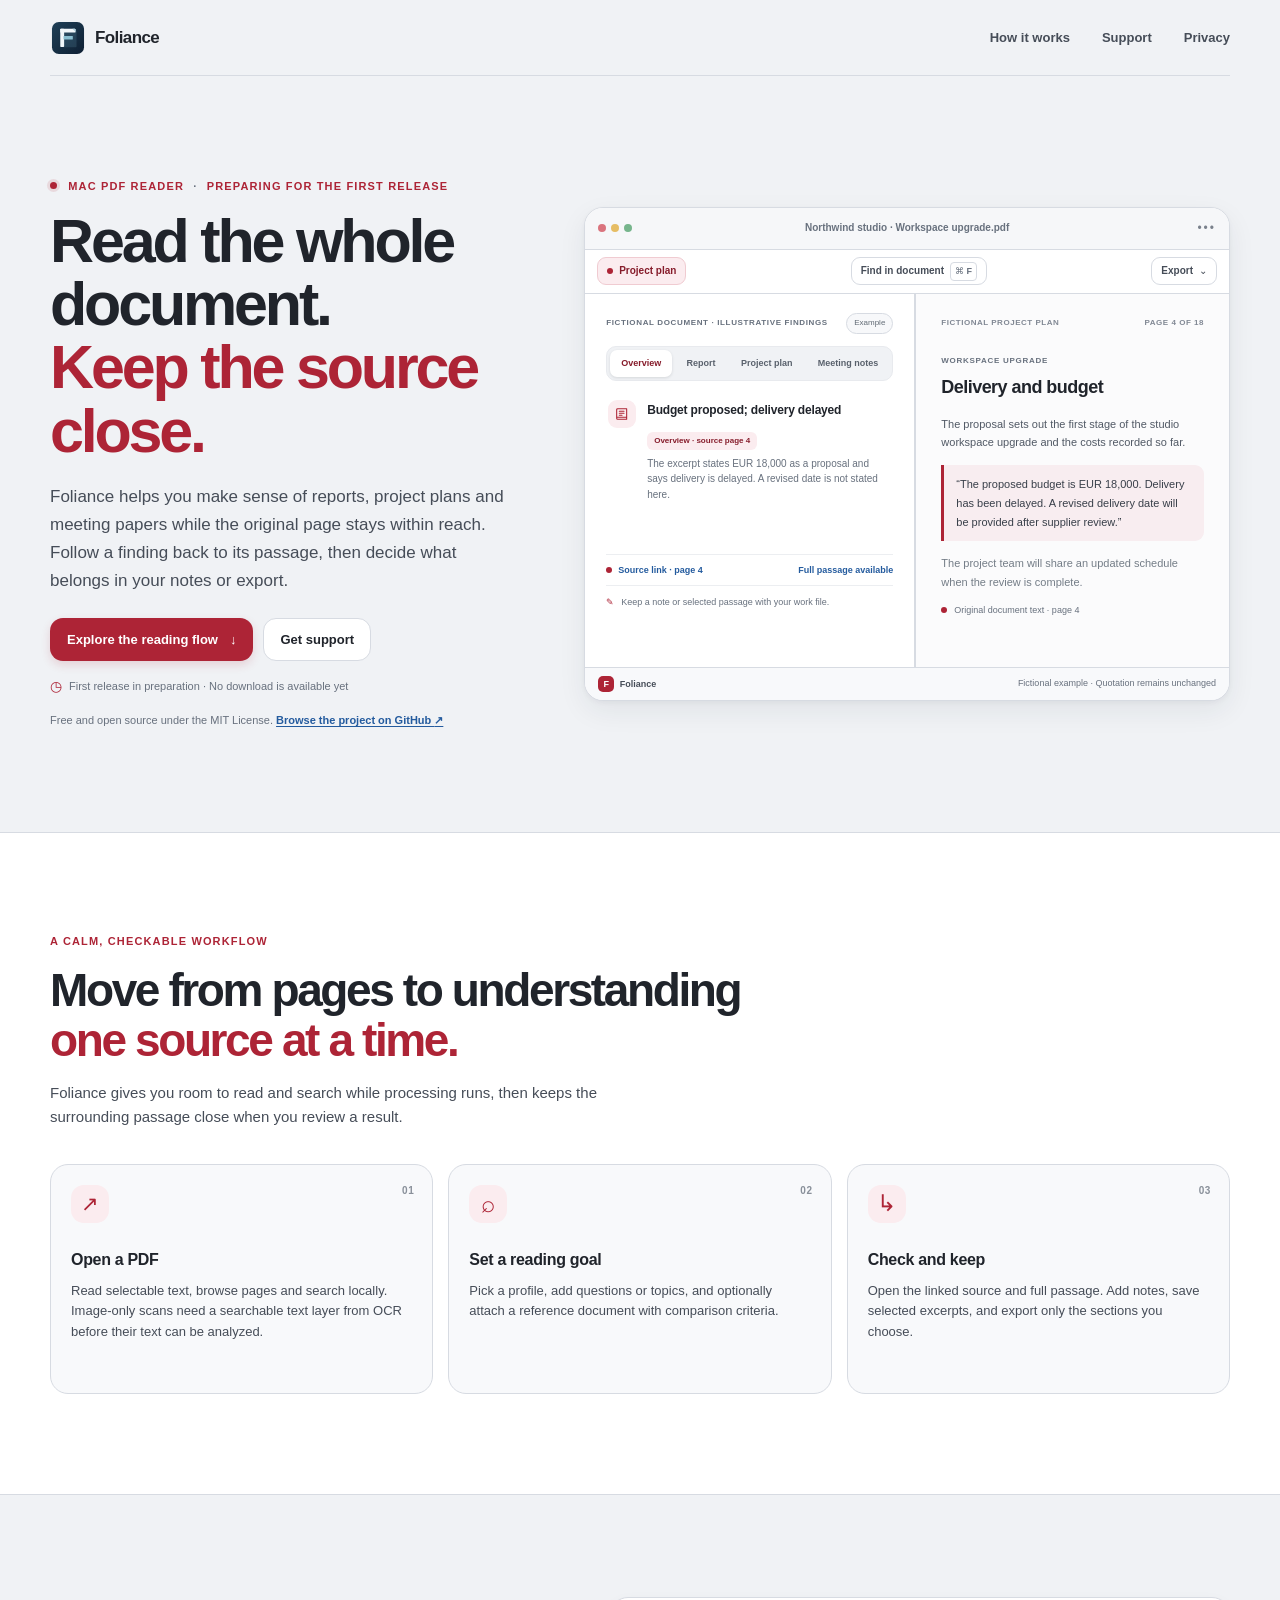
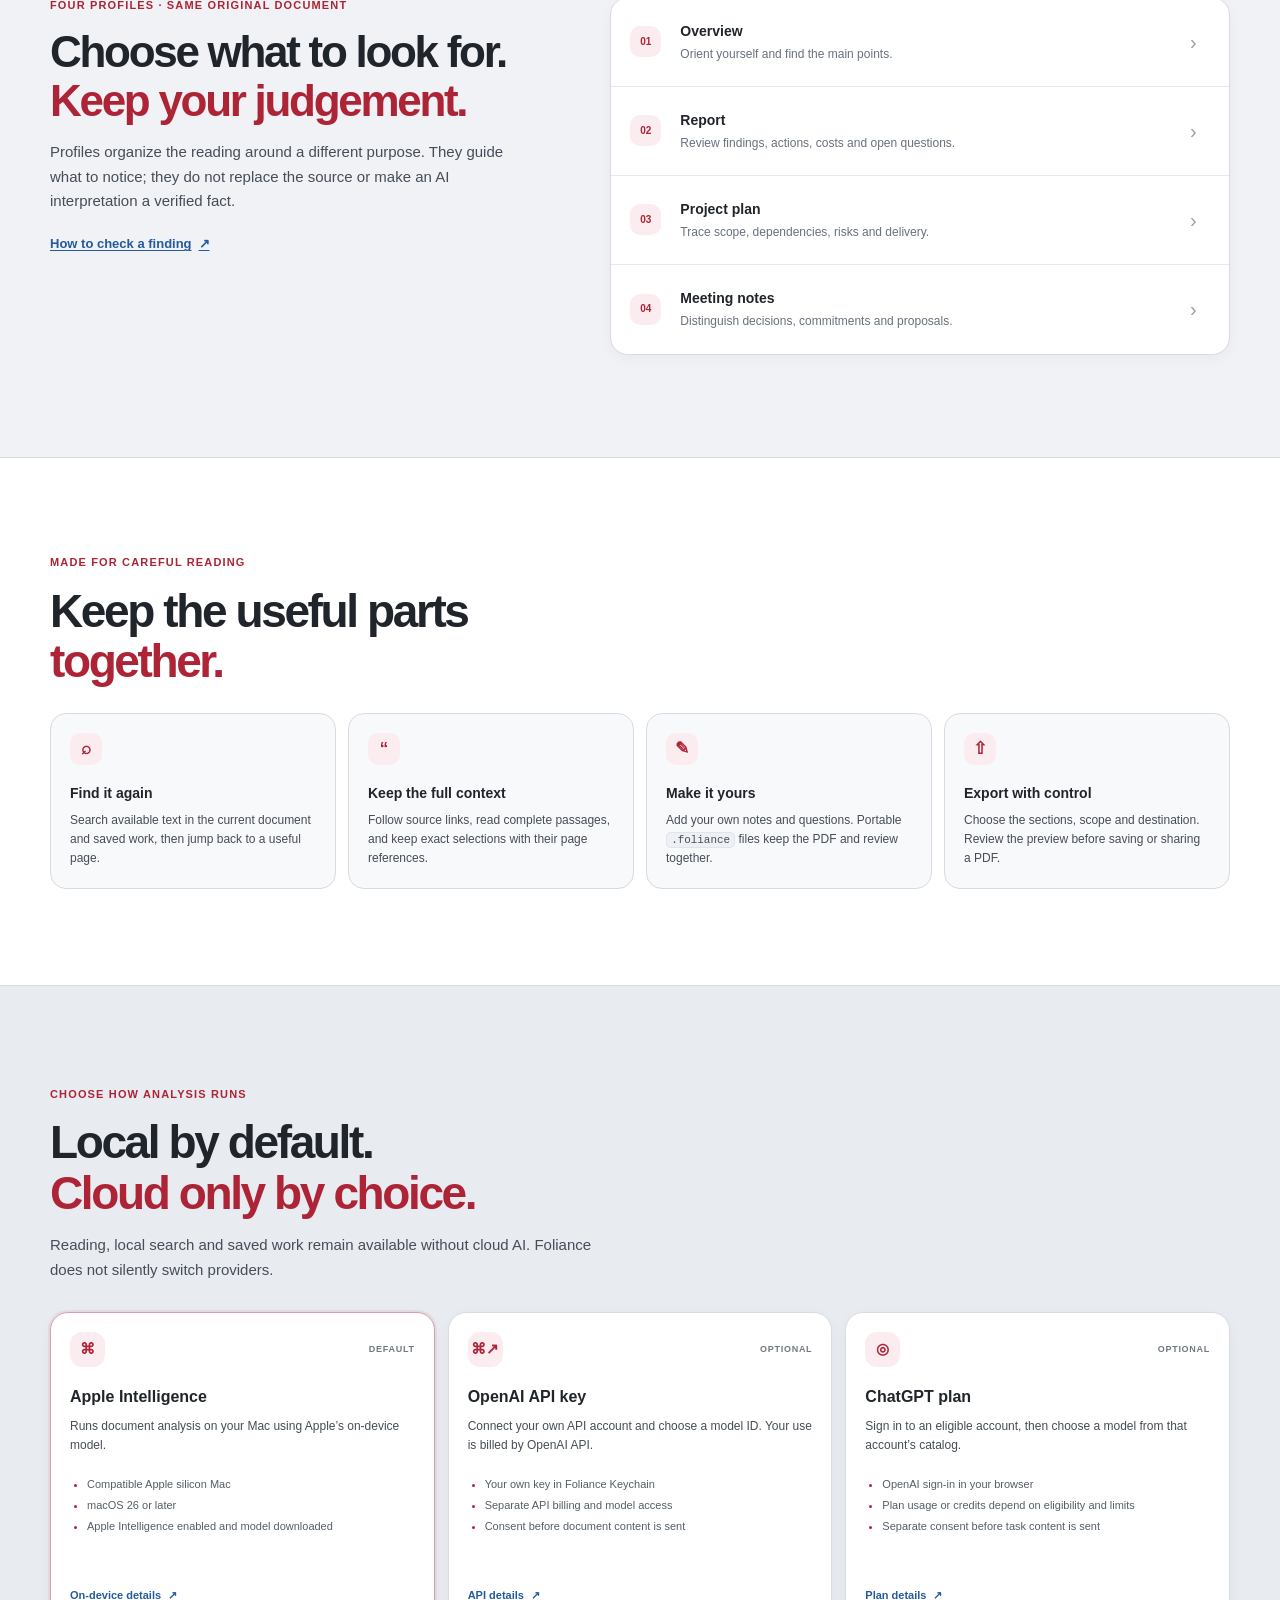
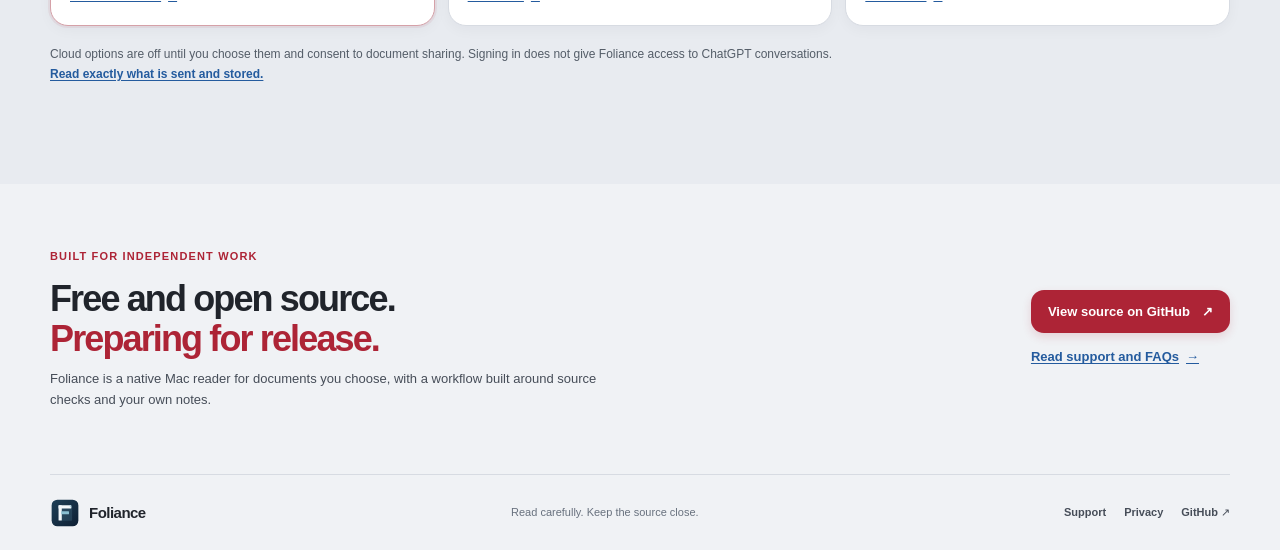
==== App/SupportSite/index.html @ a68e5f43 "Publish approved audited Foliance app source under MIT" ====
<!doctype html>
<html lang="en">
<head>
  <meta charset="utf-8">
  <meta name="viewport" content="width=device-width, initial-scale=1">
  <meta name="color-scheme" content="light">
  <meta name="theme-color" content="#f0f2f5">
  <meta name="description" content="Foliance is a Mac PDF reader for source-linked summaries, useful reading profiles, notes, local search, and export.">
  <title>Foliance — Read with the source in reach</title>
  <link rel="icon" type="image/svg+xml" href="assets/foliance.svg?v=2">
  <link rel="stylesheet" href="style.css">
  <script type="module" src="site.js"></script>
</head>
<body>
  <a class="skip-link" href="#main">Skip to content</a>
  <header class="site-header wrap">
    <a class="brand" href="index.html" aria-label="Foliance home"><img src="assets/foliance.svg?v=2" width="36" height="36" alt=""><span>Foliance</span></a>
    <nav class="site-nav" aria-label="Main navigation"><a href="#reader">How it works</a><a href="support.html">Support</a><a href="privacy.html">Privacy</a></nav>
  </header>

  <main id="main">
    <section class="hero wrap" aria-labelledby="hero-title">
      <div class="hero-copy reveal">
        <p class="eyebrow"><span class="status-dot" aria-hidden="true"></span> Mac PDF reader <span class="eyebrow-divider">·</span> Preparing for the first release</p>
        <h1 id="hero-title">Read the whole document.<br><span>Keep the source close.</span></h1>
        <p class="hero-lede">Foliance helps you make sense of reports, project plans and meeting papers while the original page stays within reach. Follow a finding back to its passage, then decide what belongs in your notes or export.</p>
        <div class="hero-actions"><a class="button button-primary" href="#reader">Explore the reading flow <span aria-hidden="true">↓</span></a><a class="button button-secondary" href="support.html">Get support</a></div>
        <p class="release-note"><span aria-hidden="true">◷</span> First release in preparation · No download is available yet</p>
        <p class="opensource-note">Free and open source under the MIT License. <a href="https://github.com/SyntheticDiz/Foliance">Browse the project on GitHub <span aria-hidden="true">↗</span></a></p>
      </div>

      <div class="workbench-shell reveal" role="group" aria-label="Illustrative Foliance reading view using a fictional document">
        <div class="window-bar"><span class="window-dots" aria-hidden="true"><i></i><i></i><i></i></span><span class="window-title">Northwind studio · Workspace upgrade.pdf</span><span class="window-menu" aria-hidden="true">•••</span></div>
        <div class="workbench-toolbar"><span class="toolbar-chip"><span class="chip-dot"></span> Project plan</span><span class="toolbar-control">Find in document <kbd>⌘ F</kbd></span><span class="toolbar-control">Export <span aria-hidden="true">⌄</span></span></div>
        <div class="mock-columns">
          <section class="mock-review" aria-labelledby="profile-title">
            <div class="review-top"><span class="review-label">FICTIONAL DOCUMENT · ILLUSTRATIVE FINDINGS</span><span class="example-badge">Example</span></div>
            <div class="profile-tabs" role="tablist" aria-label="Explore reading profiles">
              <button id="tab-overview" type="button" role="tab" aria-selected="true" aria-controls="profile-panel" tabindex="0" data-profile="overview">Overview</button>
              <button id="tab-report" type="button" role="tab" aria-selected="false" aria-controls="profile-panel" tabindex="-1" data-profile="report">Report</button>
              <button id="tab-project" type="button" role="tab" aria-selected="false" aria-controls="profile-panel" tabindex="-1" data-profile="project">Project plan</button>
              <button id="tab-meeting" type="button" role="tab" aria-selected="false" aria-controls="profile-panel" tabindex="-1" data-profile="meeting">Meeting notes</button>
            </div>
            <div class="profile-panel" id="profile-panel" role="tabpanel" aria-labelledby="tab-overview" tabindex="0">
              <span class="panel-icon" aria-hidden="true"><svg viewBox="0 0 24 24"><path d="M4 5.5A1.5 1.5 0 0 1 5.5 4H19v16H5.5A1.5 1.5 0 0 1 4 18.5zM4 17h15M8 8h7M8 11h7M8 14h4"/></svg></span>
              <div><h3 id="profile-title">Budget proposed; delivery delayed</h3><span class="profile-status" id="profile-status">Overview · source page 4</span><p id="profile-description">The excerpt states EUR 18,000 as a proposal and says delivery is delayed. A revised date is not stated here.</p></div>
            </div>
            <div class="mock-links"><span><span class="link-dot"></span> Source link · page 4</span><span>Full passage available</span></div>
            <div class="mock-note"><span class="note-icon" aria-hidden="true">✎</span><span>Keep a note or selected passage with your work file.</span></div>
          </section>
          <section class="mock-document" aria-label="Fictional source document excerpt">
            <div class="mock-doc-head"><span>FICTIONAL PROJECT PLAN</span><span>PAGE 4 OF 18</span></div>
            <p class="doc-kicker">WORKSPACE UPGRADE</p><h2>Delivery and budget</h2>
            <p class="doc-copy">The proposal sets out the first stage of the studio workspace upgrade and the costs recorded so far.</p>
            <blockquote>“The proposed budget is EUR 18,000. Delivery has been delayed. A revised delivery date will be provided after supplier review.”</blockquote>
            <p class="doc-copy doc-copy-muted">The project team will share an updated schedule when the review is complete.</p>
            <div class="source-caption"><span class="source-mark" aria-hidden="true"></span> Original document text · page 4</div>
          </section>
        </div>
        <div class="workbench-foot"><span><b>F</b> Foliance</span><span>Fictional example · Quotation remains unchanged</span></div>
      </div>
    </section>

    <section class="flow-section" id="reader" aria-labelledby="flow-title">
      <div class="wrap">
        <div class="section-heading reveal"><p class="eyebrow">A calm, checkable workflow</p><h2 id="flow-title">Move from pages to understanding<br><span>one source at a time.</span></h2><p>Foliance gives you room to read and search while processing runs, then keeps the surrounding passage close when you review a result.</p></div>
        <div class="flow-grid">
          <article class="flow-card reveal"><span class="flow-step">01</span><div class="flow-symbol symbol-file" aria-hidden="true">↗</div><h3>Open a PDF</h3><p>Read selectable text, browse pages and search locally. Image-only scans need a searchable text layer from OCR before their text can be analyzed.</p></article>
          <article class="flow-card reveal"><span class="flow-step">02</span><div class="flow-symbol symbol-focus" aria-hidden="true">⌕</div><h3>Set a reading goal</h3><p>Pick a profile, add questions or topics, and optionally attach a reference document with comparison criteria.</p></article>
          <article class="flow-card reveal"><span class="flow-step">03</span><div class="flow-symbol symbol-source" aria-hidden="true">↳</div><h3>Check and keep</h3><p>Open the linked source and full passage. Add notes, save selected excerpts, and export only the sections you choose.</p></article>
        </div>
      </div>
    </section>

    <section class="profiles-section wrap" aria-labelledby="profiles-title">
      <div class="profiles-copy reveal"><p class="eyebrow">Four profiles · same original document</p><h2 id="profiles-title">Choose what to look for.<br><span>Keep your judgement.</span></h2><p>Profiles organize the reading around a different purpose. They guide what to notice; they do not replace the source or make an AI interpretation a verified fact.</p><a class="inline-link" href="support.html#check-a-finding">How to check a finding <span aria-hidden="true">↗</span></a></div>
      <div class="profile-list reveal">
        <article><span class="profile-number">01</span><div><h3>Overview</h3><p>Orient yourself and find the main points.</p></div><span class="list-chevron" aria-hidden="true">›</span></article>
        <article><span class="profile-number">02</span><div><h3>Report</h3><p>Review findings, actions, costs and open questions.</p></div><span class="list-chevron" aria-hidden="true">›</span></article>
        <article><span class="profile-number">03</span><div><h3>Project plan</h3><p>Trace scope, dependencies, risks and delivery.</p></div><span class="list-chevron" aria-hidden="true">›</span></article>
        <article><span class="profile-number">04</span><div><h3>Meeting notes</h3><p>Distinguish decisions, commitments and proposals.</p></div><span class="list-chevron" aria-hidden="true">›</span></article>
      </div>
    </section>

    <section class="features-section" aria-labelledby="features-title">
      <div class="wrap"><div class="section-heading reveal"><p class="eyebrow">Made for careful reading</p><h2 id="features-title">Keep the useful parts<br><span>together.</span></h2></div>
        <div class="feature-grid">
          <article class="feature-card reveal"><span class="feature-icon">⌕</span><h3>Find it again</h3><p>Search available text in the current document and saved work, then jump back to a useful page.</p></article>
          <article class="feature-card reveal"><span class="feature-icon">“</span><h3>Keep the full context</h3><p>Follow source links, read complete passages, and keep exact selections with their page references.</p></article>
          <article class="feature-card reveal"><span class="feature-icon">✎</span><h3>Make it yours</h3><p>Add your own notes and questions. Portable <code>.foliance</code> files keep the PDF and review together.</p></article>
          <article class="feature-card reveal"><span class="feature-icon">⇧</span><h3>Export with control</h3><p>Choose the sections, scope and destination. Review the preview before saving or sharing a PDF.</p></article>
        </div>
      </div>
    </section>

    <section class="ai-section" aria-labelledby="ai-title">
      <div class="wrap"><div class="ai-heading reveal"><p class="eyebrow">Choose how analysis runs</p><h2 id="ai-title">Local by default.<br><span>Cloud only by choice.</span></h2><p>Reading, local search and saved work remain available without cloud AI. Foliance does not silently switch providers.</p></div>
        <div class="ai-grid">
          <article class="ai-card ai-default reveal"><div class="ai-card-top"><span class="provider-icon apple-icon" aria-hidden="true">⌘</span><span class="provider-tag">DEFAULT</span></div><h3>Apple Intelligence</h3><p>Runs document analysis on your Mac using Apple’s on-device model.</p><ul><li>Compatible Apple silicon Mac</li><li>macOS 26 or later</li><li>Apple Intelligence enabled and model downloaded</li></ul><a class="inline-link" href="privacy.html#apple-intelligence">On-device details <span aria-hidden="true">↗</span></a></article>
          <article class="ai-card reveal"><div class="ai-card-top"><span class="provider-icon api-icon" aria-hidden="true">⌘↗</span><span class="provider-tag">OPTIONAL</span></div><h3>OpenAI API key</h3><p>Connect your own API account and choose a model ID. Your use is billed by OpenAI API.</p><ul><li>Your own key in Foliance Keychain</li><li>Separate API billing and model access</li><li>Consent before document content is sent</li></ul><a class="inline-link" href="privacy.html#openai-api">API details <span aria-hidden="true">↗</span></a></article>
          <article class="ai-card reveal"><div class="ai-card-top"><span class="provider-icon plan-icon" aria-hidden="true">◎</span><span class="provider-tag">OPTIONAL</span></div><h3>ChatGPT plan</h3><p>Sign in to an eligible account, then choose a model from that account’s catalog.</p><ul><li>OpenAI sign-in in your browser</li><li>Plan usage or credits depend on eligibility and limits</li><li>Separate consent before task content is sent</li></ul><a class="inline-link" href="privacy.html#chatgpt-plan">Plan details <span aria-hidden="true">↗</span></a></article>
        </div>
        <p class="ai-disclosure reveal">Cloud options are off until you choose them and consent to document sharing. Signing in does not give Foliance access to ChatGPT conversations. <a href="privacy.html">Read exactly what is sent and stored.</a></p>
      </div>
    </section>

    <section class="closing-section wrap reveal"><div><p class="eyebrow">Built for independent work</p><h2>Free and open source.<br><span>Preparing for release.</span></h2><p>Foliance is a native Mac reader for documents you choose, with a workflow built around source checks and your own notes.</p></div><div class="closing-actions"><a class="button button-primary" href="https://github.com/SyntheticDiz/Foliance">View source on GitHub <span aria-hidden="true">↗</span></a><a class="inline-link" href="support.html">Read support and FAQs <span aria-hidden="true">→</span></a></div></section>
  </main>

  <footer class="site-footer wrap"><a class="brand" href="index.html"><img src="assets/foliance.svg?v=2" width="30" height="30" alt=""><span>Foliance</span></a><p>Read carefully. Keep the source close.</p><nav aria-label="Footer navigation"><a href="support.html">Support</a><a href="privacy.html">Privacy</a><a href="https://github.com/SyntheticDiz/Foliance">GitHub <span aria-hidden="true">↗</span></a></nav></footer>
</body>
</html>
---- App/SupportSite/style.css ----
:root {
  color-scheme: light;
  --bg: #f0f2f5;
  --surface: #fff;
  --surface-soft: #f8f9fb;
  --border: #d7dbe2;
  --border-strong: #c5cad3;
  --ink: #20242b;
  --ink-soft: #464d58;
  --muted: #68717e;
  --brand: #ad2436;
  --brand-deep: #861c2b;
  --brand-soft: #fbecef;
  --blue: #245b9e;
  --shadow: 0 10px 28px rgb(28 37 50 / 7%), 0 2px 5px rgb(28 37 50 / 4%);
  --radius: 18px;
  --font: -apple-system, BlinkMacSystemFont, "Segoe UI", sans-serif;
}

* { box-sizing: border-box; }
html { scroll-behavior: smooth; scroll-padding-top: 92px; }
body { margin: 0; color: var(--ink); background: var(--bg); font: 15px/1.62 var(--font); -webkit-font-smoothing: antialiased; }
a { color: var(--blue); text-underline-offset: .18em; }
a:hover { color: var(--brand-deep); }
a:focus-visible, button:focus-visible, summary:focus-visible { outline: 3px solid var(--blue); outline-offset: 4px; border-radius: 7px; }
button { font: inherit; }
p { margin-top: 0; }
code { padding: .12em .38em; background: #edf0f4; border: 1px solid #e1e4e9; border-radius: 5px; font-size: .91em; }
.wrap { width: min(1180px, calc(100% - 52px)); margin-inline: auto; }
.skip-link { position: absolute; z-index: 9; top: 10px; left: 10px; transform: translateY(-160%); padding: 10px 14px; color: white; background: var(--ink); border-radius: 10px; }
.skip-link:focus { transform: translateY(0); }

.site-header { position: relative; z-index: 2; min-height: 76px; display: flex; align-items: center; justify-content: space-between; border-bottom: 1px solid var(--border); }
.brand { display: inline-flex; align-items: center; gap: 9px; color: var(--ink); text-decoration: none; font-size: 17px; font-weight: 720; letter-spacing: -.035em; }
.brand img { border-radius: 9px; }
.site-nav, .site-footer nav { display: flex; align-items: center; gap: clamp(16px, 2.6vw, 32px); }
.site-nav a, .site-footer nav a { color: var(--ink-soft); text-decoration: none; font-size: 13px; font-weight: 560; }
.site-nav a:hover, .site-footer nav a:hover, .site-nav a[aria-current="page"] { color: var(--brand); }

.hero { display: grid; grid-template-columns: minmax(0, .83fr) minmax(470px, 1.17fr); align-items: center; gap: clamp(34px, 6vw, 76px); padding-block: clamp(58px, 8vw, 102px) clamp(70px, 8vw, 104px); }
.hero-copy { max-width: 510px; }
.eyebrow { margin: 0 0 15px; color: var(--brand); font-size: 11px; font-weight: 750; letter-spacing: .105em; line-height: 1.5; text-transform: uppercase; }
.status-dot { display: inline-block; width: 7px; height: 7px; margin-right: 7px; vertical-align: 1px; border-radius: 50%; background: var(--brand); box-shadow: 0 0 0 3px rgb(173 36 54 / 12%); }
.eyebrow-divider { margin-inline: 5px; color: var(--muted); }
h1, h2, h3 { margin-top: 0; }
h1, .section-heading h2, .profiles-copy h2, .ai-heading h2, .closing-section h2, .page-intro h1 { letter-spacing: -.052em; }
h1 { margin-bottom: 20px; font-size: clamp(38px, 4.8vw, 61px); font-weight: 720; line-height: 1.04; }
h1 span, .section-heading h2 span, .profiles-copy h2 span, .ai-heading h2 span, .closing-section h2 span, .page-intro h1 span { color: var(--brand); }
.hero-lede { max-width: 500px; margin-bottom: 23px; color: var(--ink-soft); font-size: 17px; line-height: 1.65; }
.hero-actions { display: flex; flex-wrap: wrap; align-items: center; gap: 10px; }
.button { display: inline-flex; min-height: 43px; align-items: center; justify-content: center; gap: 12px; padding: 0 16px; border: 1px solid transparent; border-radius: 13px; text-decoration: none; font-size: 13px; font-weight: 650; transition: transform .16s ease, background-color .16s ease, box-shadow .16s ease; }
.button:hover { transform: translateY(-1px); }
.button-primary { color: white; background: var(--brand); box-shadow: 0 4px 10px rgb(173 36 54 / 16%); }
.button-primary:hover { color: white; background: var(--brand-deep); }
.button-secondary { color: var(--ink); background: var(--surface); border-color: var(--border); }
.button-secondary:hover { color: var(--ink); background: #f8f9fb; }
.release-note, .opensource-note { margin: 14px 0 0; color: var(--muted); font-size: 11px; }
.release-note { display: flex; align-items: center; gap: 7px; }
.release-note span { color: var(--brand); font-size: 14px; }
.opensource-note a { font-weight: 620; }

.workbench-shell { overflow: hidden; border: 1px solid var(--border); border-radius: 19px; background: var(--surface); box-shadow: var(--shadow); }
.window-bar { height: 42px; display: grid; grid-template-columns: 50px 1fr 50px; align-items: center; padding: 0 13px; background: #f6f7f9; border-bottom: 1px solid var(--border); }
.window-dots { display: flex; gap: 5px; }.window-dots i { width: 8px; height: 8px; border-radius: 50%; background: #c8cbd1; }.window-dots i:first-child { background: #da747e; }.window-dots i:nth-child(2) { background: #e6bd64; }.window-dots i:nth-child(3) { background: #76b58c; }
.window-title { overflow: hidden; color: var(--muted); font-size: 10px; font-weight: 550; text-align: center; text-overflow: ellipsis; white-space: nowrap; }
.window-menu { color: #7a818c; font-size: 12px; letter-spacing: 2px; text-align: right; }
.workbench-toolbar { min-height: 44px; display: flex; flex-wrap: wrap; align-items: center; justify-content: space-between; gap: 8px; padding: 6px 12px; border-bottom: 1px solid var(--border); }
.toolbar-chip, .toolbar-control { display: inline-flex; min-height: 28px; align-items: center; gap: 6px; padding: 3px 9px; color: var(--ink-soft); border: 1px solid var(--border); border-radius: 9px; background: var(--surface); font-size: 10px; font-weight: 560; }
.toolbar-chip { color: var(--brand-deep); background: var(--brand-soft); border-color: #f0cbd1; }
.chip-dot { width: 6px; height: 6px; border-radius: 50%; background: var(--brand); }
kbd { padding: 1px 4px; color: var(--muted); border: 1px solid var(--border); border-radius: 4px; font: inherit; font-size: 9px; }
.mock-columns { display: grid; grid-template-columns: 1fr .95fr; min-height: 373px; }
.mock-document { padding: 23px clamp(16px, 2vw, 25px) 20px; background: #fbfbfc; border-left: 1px solid var(--border); }
.mock-doc-head { display: flex; justify-content: space-between; gap: 8px; margin-bottom: 25px; color: #818894; font-size: 8px; font-weight: 730; letter-spacing: .065em; }
.doc-kicker { margin-bottom: 5px; color: var(--muted); font-size: 8px; font-weight: 700; letter-spacing: .09em; }
.mock-document h2 { margin-bottom: 13px; font-size: 18px; font-weight: 670; letter-spacing: -.03em; }
.doc-copy { margin-bottom: 12px; color: #515965; font-size: 11px; line-height: 1.65; }
.doc-copy-muted { color: #747d87; }
.mock-document blockquote { margin: 14px 0 13px; padding: 10px 12px; color: #383f49; background: #f8edf0; border-left: 3px solid var(--brand); border-radius: 0 9px 9px 0; font-size: 11px; line-height: 1.7; }
.source-caption { display: flex; align-items: center; gap: 7px; color: var(--muted); font-size: 9px; }
.source-mark { width: 6px; height: 6px; border-radius: 50%; background: var(--brand); }
.mock-review { padding: 19px clamp(13px, 2vw, 21px) 17px; border-right: 1px solid var(--border); }
.review-top { display: flex; justify-content: space-between; align-items: center; gap: 7px; margin-bottom: 12px; }
.review-label { color: var(--muted); font-size: 8px; font-weight: 730; letter-spacing: .08em; }
.example-badge { padding: 3px 7px; color: #626b75; border: 1px solid var(--border); border-radius: 20px; background: #f7f8fa; font-size: 8px; }
.profile-tabs { display: flex; flex-wrap: wrap; gap: 3px; padding: 3px; background: #f0f2f5; border: 1px solid #e8eaee; border-radius: 10px; }
.profile-tabs button { flex: 1 1 auto; min-height: 27px; padding: 4px 7px; color: #59616c; border: 0; border-radius: 7px; background: transparent; cursor: pointer; font-size: 9px; font-weight: 560; }
.profile-tabs button[aria-selected="true"] { color: var(--brand-deep); background: white; box-shadow: 0 1px 3px rgb(28 37 50 / 13%); }
.profile-tabs button:hover { color: var(--brand-deep); }
.profile-panel { display: grid; grid-template-columns: 29px 1fr; gap: 10px; min-height: 173px; padding: 19px 2px 12px; opacity: 1; transition: opacity .16s ease; }

.panel-icon { display: grid; width: 28px; height: 28px; place-items: center; color: var(--brand); background: var(--brand-soft); border-radius: 9px; }
.panel-icon svg { width: 16px; fill: none; stroke: currentColor; stroke-linecap: round; stroke-linejoin: round; stroke-width: 1.6; }
.profile-panel h3 { margin: 1px 0 6px; font-size: 12px; font-weight: 660; letter-spacing: -.015em; }
.profile-panel p { max-width: 310px; margin: 5px 0 0; color: var(--muted); font-size: 10px; line-height: 1.55; }
.profile-status { display: inline-block; padding: 3px 7px; color: var(--brand-deep); background: var(--brand-soft); border-radius: 6px; font-size: 8px; font-weight: 660; line-height: 1.4; }
.mock-links { display: flex; flex-wrap: wrap; justify-content: space-between; gap: 7px; padding: 8px 0; color: var(--blue); border-top: 1px solid #eceef1; border-bottom: 1px solid #eceef1; font-size: 9px; font-weight: 560; }
.mock-links > span:first-child { display: inline-flex; align-items: center; gap: 6px; }.link-dot { width: 6px; height: 6px; border-radius: 50%; background: var(--brand); }
.mock-note { display: flex; gap: 7px; align-items: start; padding-top: 10px; color: var(--muted); font-size: 9px; line-height: 1.5; }.note-icon { color: var(--brand); }
.workbench-foot { display: flex; justify-content: space-between; gap: 10px; padding: 8px 13px; color: var(--muted); border-top: 1px solid var(--border); background: #f8f9fb; font-size: 9px; }
.workbench-foot > span:first-child { color: var(--ink-soft); font-weight: 650; }.workbench-foot b { display: inline-grid; width: 16px; height: 16px; place-items: center; margin-right: 3px; color: white; background: var(--brand); border-radius: 5px; font-size: 9px; }

.flow-section { padding-block: clamp(65px, 8vw, 100px); background: var(--surface); border-block: 1px solid var(--border); }
.section-heading { max-width: 720px; margin-bottom: 34px; }
.section-heading h2, .profiles-copy h2, .ai-heading h2, .closing-section h2 { margin-bottom: 15px; font-size: clamp(32px, 4vw, 46px); font-weight: 700; line-height: 1.1; }
.section-heading > p:last-child, .profiles-copy > p:not(.eyebrow), .ai-heading > p:last-child, .closing-section > div:first-child > p:last-child { max-width: 620px; margin-bottom: 0; color: var(--ink-soft); font-size: 15px; }
.flow-grid { display: grid; grid-template-columns: repeat(3, 1fr); gap: 15px; }
.flow-card { position: relative; min-height: 230px; padding: 20px; background: var(--surface-soft); border: 1px solid var(--border); border-radius: var(--radius); }
.flow-step { position: absolute; top: 18px; right: 18px; color: #89909a; font-size: 10px; font-weight: 690; letter-spacing: .06em; }
.flow-symbol { display: grid; width: 38px; height: 38px; place-items: center; margin-bottom: 24px; color: var(--brand); background: var(--brand-soft); border-radius: 13px; font-size: 21px; }
.symbol-focus { font-size: 24px; }.symbol-source { font-size: 23px; }
.flow-card h3 { margin-bottom: 8px; font-size: 16px; font-weight: 660; letter-spacing: -.02em; }
.flow-card p { max-width: 335px; margin-bottom: 0; color: var(--ink-soft); font-size: 13px; line-height: 1.6; }

.profiles-section { display: grid; grid-template-columns: minmax(0, .85fr) minmax(420px, 1.15fr); align-items: start; gap: clamp(34px, 8vw, 110px); padding-block: clamp(68px, 8vw, 104px); }
.profiles-copy { position: sticky; top: 35px; }
.profiles-copy h2 { font-size: clamp(31px, 3.7vw, 44px); }
.profiles-copy > p:not(.eyebrow) { margin-bottom: 18px; }
.inline-link { display: inline-flex; gap: 7px; align-items: center; color: var(--blue); font-size: 13px; font-weight: 620; text-decoration-thickness: 1px; }
.profile-list { overflow: hidden; background: var(--surface); border: 1px solid var(--border); border-radius: var(--radius); box-shadow: 0 4px 14px rgb(28 37 50 / 4%); }
.profile-list article { display: grid; grid-template-columns: 36px 1fr 20px; gap: 14px; align-items: center; min-height: 89px; padding: 14px 19px; border-bottom: 1px solid #e7e9ed; }
.profile-list article:last-child { border-bottom: 0; }
.profile-number { display: grid; width: 31px; height: 31px; place-items: center; color: var(--brand); background: var(--brand-soft); border-radius: 10px; font-size: 10px; font-weight: 680; }
.profile-list h3 { margin-bottom: 2px; font-size: 14px; font-weight: 670; }.profile-list p { margin-bottom: 0; color: var(--muted); font-size: 12px; }.list-chevron { color: #9aa1aa; font-size: 20px; }

.features-section { padding-block: clamp(65px, 8vw, 96px); background: var(--surface); border-block: 1px solid var(--border); }
.features-section .section-heading { margin-bottom: 26px; }
.feature-grid { display: grid; grid-template-columns: repeat(4, 1fr); gap: 12px; }
.feature-card { padding: 19px; background: var(--surface-soft); border: 1px solid var(--border); border-radius: 16px; }
.feature-icon { display: grid; width: 32px; height: 32px; place-items: center; margin-bottom: 17px; color: var(--brand); background: var(--brand-soft); border-radius: 10px; font-size: 17px; font-weight: 660; }
.feature-card h3 { margin-bottom: 6px; font-size: 14px; font-weight: 670; }.feature-card p { margin-bottom: 0; color: var(--ink-soft); font-size: 12px; line-height: 1.6; }

.ai-section { padding-block: clamp(68px, 8vw, 100px); background: #e8ebf0; }
.ai-heading { max-width: 660px; margin-bottom: 30px; }
.ai-heading > p:last-child { max-width: 570px; }
.ai-grid { display: grid; grid-template-columns: repeat(3, 1fr); gap: 13px; }
.ai-card { padding: 19px; background: var(--surface); border: 1px solid var(--border); border-radius: var(--radius); box-shadow: 0 4px 14px rgb(28 37 50 / 4%); }
.ai-default { border-color: #d5a1a8; box-shadow: 0 0 0 2px rgb(173 36 54 / 7%), 0 4px 14px rgb(28 37 50 / 4%); }
.ai-card-top { display: flex; align-items: center; justify-content: space-between; margin-bottom: 17px; }
.provider-icon { display: grid; width: 35px; height: 35px; place-items: center; color: var(--brand); background: var(--brand-soft); border-radius: 12px; font-size: 15px; font-weight: 700; }
.provider-tag { color: #717984; font-size: 9px; font-weight: 740; letter-spacing: .08em; }
.ai-card h3 { margin-bottom: 7px; font-size: 16px; font-weight: 680; }.ai-card > p { min-height: 48px; margin-bottom: 11px; color: var(--ink-soft); font-size: 12px; }
.ai-card ul { min-height: 92px; margin: 0 0 14px; padding-left: 17px; color: #555e69; font-size: 11px; line-height: 1.55; }.ai-card li { margin: 4px 0; }.ai-card li::marker { color: var(--brand); }
.ai-card .inline-link { font-size: 11px; }
.ai-disclosure { max-width: 800px; margin: 19px 0 0; color: #545d68; font-size: 12px; }.ai-disclosure a { font-weight: 620; }

.closing-section { display: flex; justify-content: space-between; align-items: center; gap: 32px; padding-block: 64px; }
.closing-section h2 { margin-bottom: 9px; font-size: clamp(27px, 3vw, 36px); }.closing-section > div:first-child > p:last-child { max-width: 590px; font-size: 13px; }
.closing-actions { display: grid; justify-items: start; gap: 13px; flex: 0 0 auto; }
.site-footer { min-height: 77px; display: flex; align-items: center; justify-content: space-between; gap: 18px; border-top: 1px solid var(--border); }
.site-footer .brand { font-size: 15px; }.site-footer p { margin: 0; color: var(--muted); font-size: 11px; }.site-footer nav { gap: 18px; }.site-footer nav a { font-size: 11px; }

/* Support and privacy pages */
.page-main { padding-block: 58px 86px; }
.page-intro { max-width: 820px; margin-bottom: 31px; }
.page-intro h1 { margin-bottom: 14px; font-size: clamp(38px, 5vw, 55px); font-weight: 720; line-height: 1.07; }
.page-lede { max-width: 680px; margin-bottom: 15px; color: var(--ink-soft); font-size: 16px; }
.support-chips { display: flex; flex-wrap: wrap; gap: 8px; margin-top: 19px; }.support-chips a { padding: 5px 11px; color: var(--ink-soft); background: var(--surface); border: 1px solid var(--border); border-radius: 30px; font-size: 11px; font-weight: 560; text-decoration: none; }.support-chips a:hover { color: var(--brand); border-color: #d8a7ad; }
.support-layout { display: grid; grid-template-columns: minmax(0, 1fr) 310px; align-items: start; gap: clamp(24px, 5vw, 58px); }
.faq-list { overflow: hidden; background: var(--surface); border: 1px solid var(--border); border-radius: var(--radius); }
.faq-item { border-bottom: 1px solid #e7e9ed; scroll-margin-top: 25px; }.faq-item:last-child { border-bottom: 0; }
.faq-item summary { display: grid; grid-template-columns: 34px 1fr 20px; gap: 12px; align-items: center; min-height: 66px; padding: 12px 17px; cursor: pointer; list-style: none; font-size: 14px; font-weight: 640; letter-spacing: -.01em; }
.faq-item summary::-webkit-details-marker { display: none; }.faq-number { color: var(--brand); font-size: 10px; font-weight: 700; }.summary-plus { position: relative; width: 17px; height: 17px; }.summary-plus::before, .summary-plus::after { content: ""; position: absolute; top: 8px; left: 2px; width: 13px; height: 1.5px; background: #707985; }.summary-plus::after { transform: rotate(90deg); transition: transform .16s ease; }.faq-item[open] .summary-plus::after { transform: rotate(0); }
.faq-answer { max-width: 760px; padding: 0 24px 19px 63px; color: #515b67; font-size: 12px; line-height: 1.65; }.faq-answer p { margin: 0 0 9px; }.faq-answer p:last-child { margin-bottom: 0; }.faq-answer strong { color: var(--ink); }
.support-aside { position: sticky; top: 23px; }.aside-card { padding: 20px; background: var(--surface); border: 1px solid var(--border); border-radius: var(--radius); box-shadow: 0 5px 16px rgb(28 37 50 / 5%); }.aside-card h2 { margin-bottom: 9px; font-size: 21px; font-weight: 690; letter-spacing: -.035em; line-height: 1.15; }.aside-card > p:not(.eyebrow):not(.privacy-reminder) { margin-bottom: 13px; color: var(--ink-soft); font-size: 12px; }.button-wide { width: 100%; margin-bottom: 13px; }.privacy-reminder { margin: 0; padding-top: 12px; color: var(--muted); border-top: 1px solid var(--border); font-size: 10px; line-height: 1.6; }.privacy-reminder strong { color: var(--ink); }.aside-note { margin: 13px 3px; color: var(--muted); font-size: 11px; }.aside-note a { font-weight: 620; }
.effective-date { display: inline-block; margin-top: 7px; padding: 6px 10px; color: var(--muted); background: #e7eaf0; border-radius: 8px; font-size: 11px; }
.privacy-main .page-intro { margin-bottom: 27px; }.privacy-layout { display: grid; grid-template-columns: 170px minmax(0, 1fr); align-items: start; gap: clamp(24px, 5vw, 62px); }
.policy-nav { position: sticky; top: 22px; display: grid; gap: 3px; padding: 13px; background: var(--surface); border: 1px solid var(--border); border-radius: 14px; }.policy-nav span { margin-bottom: 5px; color: var(--muted); font-size: 9px; font-weight: 740; letter-spacing: .08em; }.policy-nav a { padding: 4px 0; color: var(--ink-soft); font-size: 11px; text-decoration: none; }.policy-nav a:hover { color: var(--brand); }
.policy-content { overflow: hidden; background: var(--surface); border: 1px solid var(--border); border-radius: var(--radius); }.policy-section { position: relative; padding: 22px 24px 23px 59px; border-bottom: 1px solid #e7e9ed; scroll-margin-top: 24px; }.policy-index { position: absolute; top: 25px; left: 21px; color: var(--brand); font-size: 10px; font-weight: 730; }.policy-section h2 { margin-bottom: 9px; font-size: 19px; font-weight: 690; letter-spacing: -.03em; }.policy-section p { margin-bottom: 9px; color: #515b67; font-size: 12px; line-height: 1.68; }.policy-section p:last-child { margin-bottom: 0; }.policy-option { margin: 14px 0; padding: 13px 15px; background: var(--surface-soft); border: 1px solid #e7e9ed; border-radius: 13px; scroll-margin-top: 22px; }.policy-option h3 { display: flex; align-items: center; gap: 8px; margin-bottom: 7px; font-size: 14px; font-weight: 680; }.policy-option p { margin-bottom: 8px; }.policy-option p:last-child { margin-bottom: 0; }.provider-pill { display: inline-block; padding: 3px 7px; color: var(--brand-deep); background: var(--brand-soft); border-radius: 20px; font-size: 8px; font-weight: 720; letter-spacing: .04em; text-transform: uppercase; }.provider-local { color: #31583e; background: #eaf4ed; }.policy-callout { margin: 14px 0 0 !important; padding: 12px 14px; color: #573840 !important; background: var(--brand-soft); border-radius: 12px; }.choice-list { margin: 7px 0 13px; padding-left: 18px; color: #515b67; font-size: 12px; }.choice-list li { margin: 5px 0; }.policy-endnote { display: flex; gap: 11px; align-items: flex-start; padding: 16px 20px; background: #f4f6f8; }.endnote-mark { flex: 0 0 auto; width: 8px; height: 8px; margin-top: 7px; background: var(--brand); border-radius: 50%; }.policy-endnote p { margin: 0; color: var(--ink-soft); font-size: 11px; }.policy-endnote strong { color: var(--ink); }

.js .reveal { opacity: 0; transform: translateY(12px); transition: opacity .48s ease, transform .48s cubic-bezier(.2,.7,.2,1); }.js .reveal.is-visible { opacity: 1; transform: none; }
@media (prefers-reduced-motion: reduce) { *, *::before, *::after { scroll-behavior: auto !important; transition-duration: .01ms !important; animation-duration: .01ms !important; animation-iteration-count: 1 !important; }.js .reveal { opacity: 1; transform: none; } }

@media (max-width: 980px) {
  .hero { grid-template-columns: minmax(0, .75fr) minmax(400px, 1.25fr); gap: 30px; }
  .workbench-shell { min-width: 0; }.mock-columns { grid-template-columns: 1fr; }.mock-document { border-left: 0; border-top: 1px solid var(--border); }.mock-review { min-height: 310px; border-right: 0; }
  .profile-panel { min-height: 136px; }.ai-card { padding: 16px; }.ai-card ul { min-height: 110px; }
}
@media (max-width: 740px) {
  .wrap { width: min(100% - 36px, 590px); }.site-header { min-height: 68px; }.brand { font-size: 16px; }.brand img { width: 32px; height: 32px; }.site-nav { gap: 13px; }.site-nav a { font-size: 11px; }
  .hero { grid-template-columns: 1fr; gap: 34px; padding-block: 50px 64px; }.hero-copy { max-width: 570px; }.hero h1 { font-size: clamp(39px, 10vw, 57px); }.hero-lede { font-size: 16px; }.workbench-shell { max-width: 570px; width: 100%; margin-inline: auto; }.mock-columns { grid-template-columns: 1fr 1fr; }.mock-document { border-left: 0; border-top: 0; }.mock-review { min-height: auto; border-right: 1px solid var(--border); }.profile-panel { min-height: 178px; }
  .flow-grid { grid-template-columns: 1fr; }.flow-card { min-height: 0; }.flow-symbol { margin-bottom: 15px; }
  .profiles-section { grid-template-columns: 1fr; gap: 25px; }.profiles-copy { position: static; }.feature-grid { grid-template-columns: repeat(2, 1fr); }
  .ai-grid { grid-template-columns: 1fr; }.ai-card > p, .ai-card ul { min-height: 0; }.ai-card ul { margin-bottom: 12px; }
  .closing-section { align-items: flex-start; flex-direction: column; gap: 23px; }.site-footer { flex-wrap: wrap; padding-block: 15px; }.site-footer p { order: 3; flex: 1 0 100%; }.site-footer nav { margin-left: auto; }
  .support-layout { grid-template-columns: 1fr; }.support-aside { position: static; }.privacy-layout { grid-template-columns: 1fr; }.policy-nav { position: static; grid-template-columns: repeat(2, minmax(0,1fr)); }.policy-nav span { grid-column: 1 / -1; }
}
@media (max-width: 480px) {
  .wrap { width: calc(100% - 28px); }.site-header { min-height: 62px; }.site-nav { gap: 9px; }.site-nav a { font-size: 10px; }.site-nav a:first-child { display: none; }
  .hero { padding-block: 41px 53px; }.hero h1 { font-size: clamp(36px, 11vw, 48px); }.hero-actions { align-items: stretch; flex-direction: column; }.hero-actions .button { width: 100%; }
  .mock-columns { grid-template-columns: 1fr; }.mock-document { border-left: 0; border-top: 1px solid var(--border); }.mock-review { min-height: 0; border-right: 0; }.profile-panel { min-height: 148px; }.workbench-foot { align-items: flex-start; flex-direction: column; gap: 3px; }
  .flow-section, .features-section { padding-block: 54px; }.profiles-section, .ai-section { padding-block: 57px; }.profile-list article { grid-template-columns: 31px 1fr 15px; gap: 10px; padding-inline: 13px; }.profile-list p { font-size: 11px; }
  .feature-grid { grid-template-columns: 1fr; }.feature-card { padding: 16px; }.feature-icon { margin-bottom: 11px; }
  .page-main { padding-block: 42px 65px; }.page-intro h1 { font-size: clamp(35px, 10vw, 48px); }.page-lede { font-size: 14px; }.faq-item summary { grid-template-columns: 25px 1fr 17px; gap: 8px; min-height: 62px; padding-inline: 12px; font-size: 12px; }.faq-answer { padding: 0 14px 17px 45px; font-size: 11px; }.policy-section { padding: 18px 15px 18px 43px; }.policy-index { top: 21px; left: 15px; }.policy-section h2 { font-size: 17px; }.policy-section p, .choice-list { font-size: 11px; }.policy-option { padding: 11px; }.policy-option h3 { align-items: flex-start; flex-direction: column; gap: 5px; }.policy-nav { padding: 11px; }.policy-nav a { font-size: 10px; }
  .site-footer { gap: 10px; }.site-footer nav { gap: 11px; }.site-footer nav a { font-size: 10px; }
}
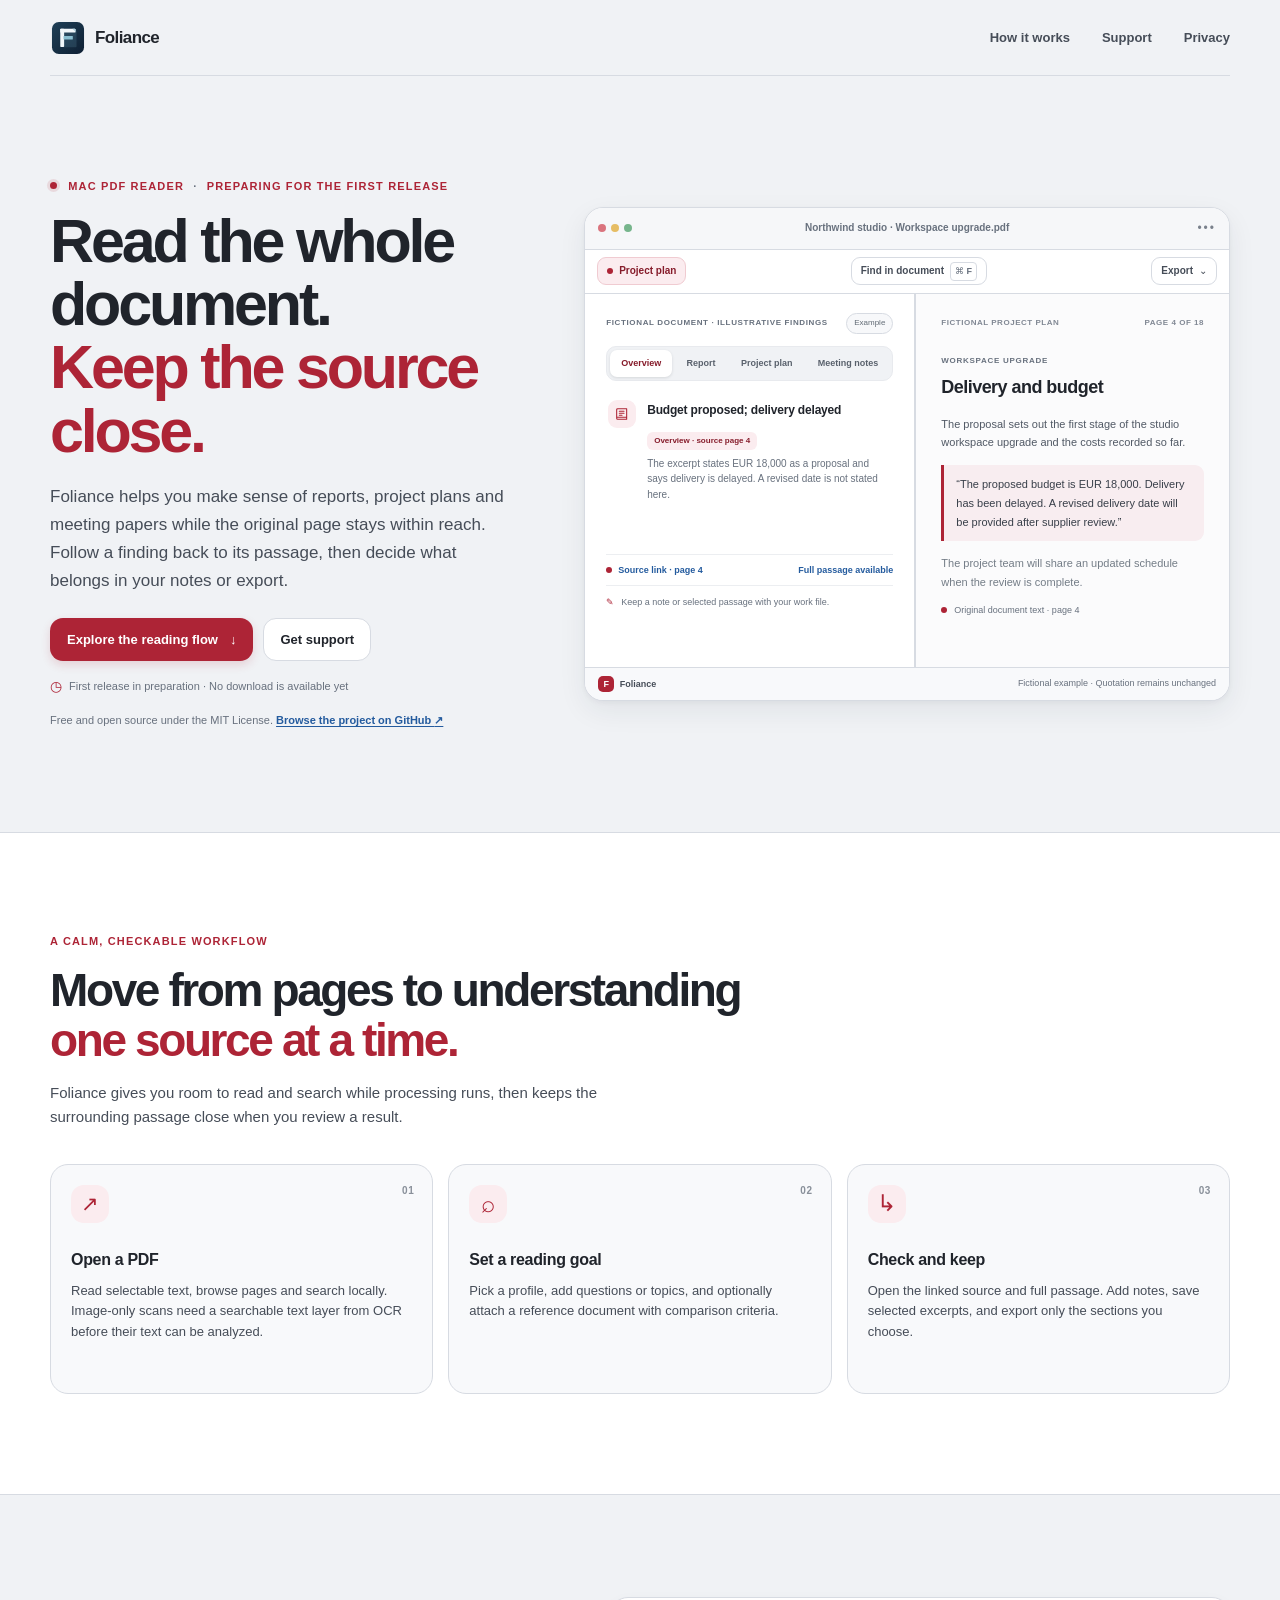
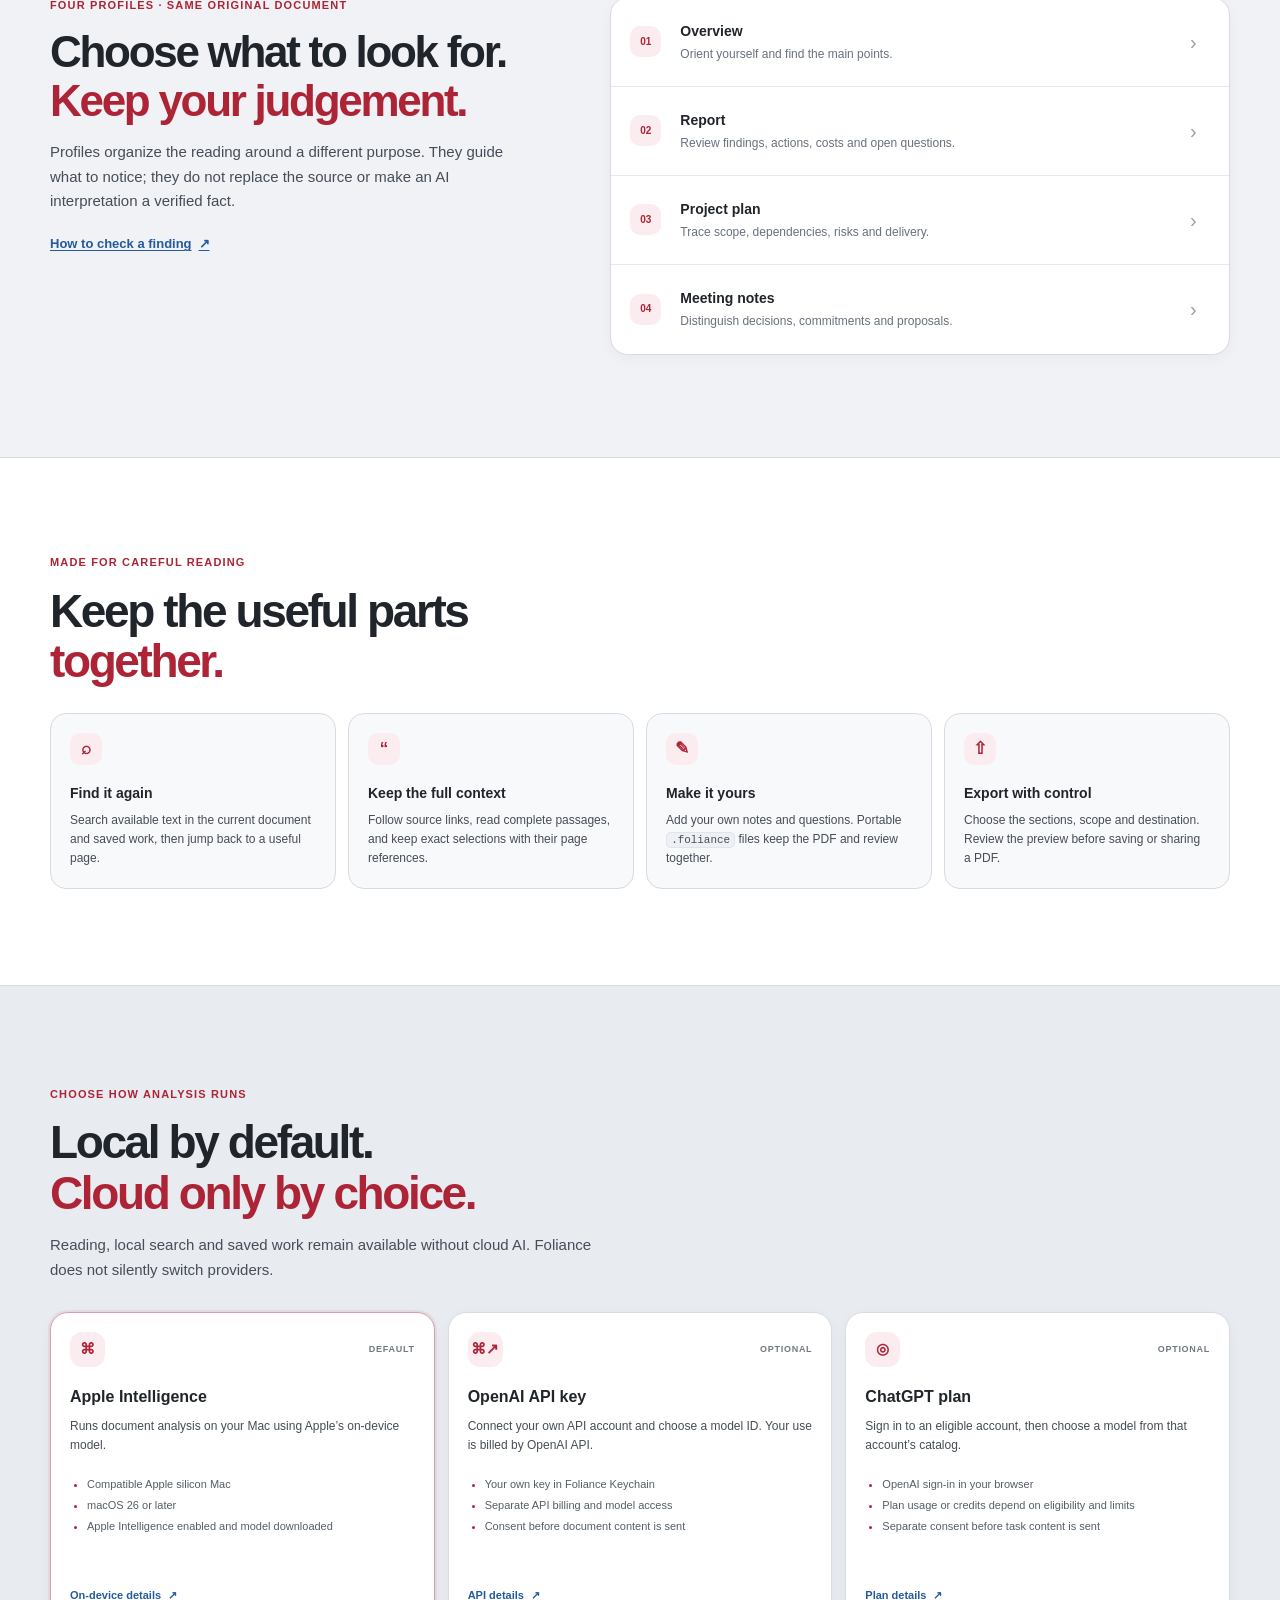
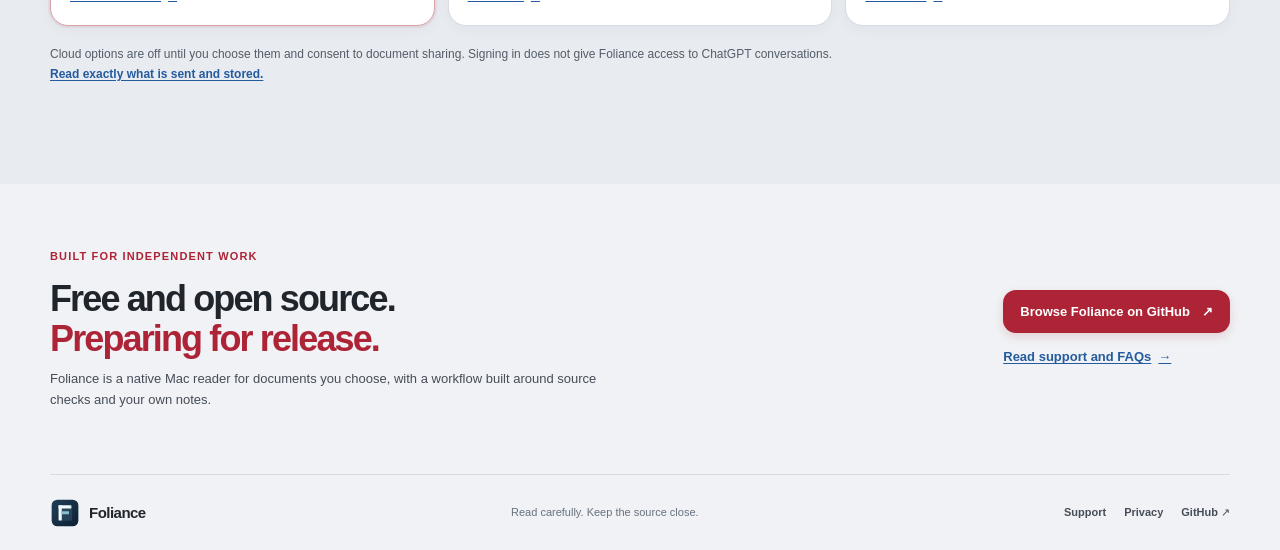
==== commit e5388f1d: "Finish English interface and unify Foliance app icon for build 3 Translate generated overview, statu" ====
--- a/App/SupportSite/index.html
+++ b/App/SupportSite/index.html
@@ -104,7 +104,7 @@
       </div>
     </section>
 
-    <section class="closing-section wrap reveal"><div><p class="eyebrow">Built for independent work</p><h2>Free and open source.<br><span>Preparing for release.</span></h2><p>Foliance is a native Mac reader for documents you choose, with a workflow built around source checks and your own notes.</p></div><div class="closing-actions"><a class="button button-primary" href="https://github.com/SyntheticDiz/Foliance">View source on GitHub <span aria-hidden="true">↗</span></a><a class="inline-link" href="support.html">Read support and FAQs <span aria-hidden="true">→</span></a></div></section>
+    <section class="closing-section wrap reveal"><div><p class="eyebrow">Built for independent work</p><h2>Free and open source.<br><span>Preparing for release.</span></h2><p>Foliance is a native Mac reader for documents you choose, with a workflow built around source checks and your own notes.</p></div><div class="closing-actions"><a class="button button-primary" href="https://github.com/SyntheticDiz/Foliance">Browse Foliance on GitHub <span aria-hidden="true">↗</span></a><a class="inline-link" href="support.html">Read support and FAQs <span aria-hidden="true">→</span></a></div></section>
   </main>
 
   <footer class="site-footer wrap"><a class="brand" href="index.html"><img src="assets/foliance.svg?v=2" width="30" height="30" alt=""><span>Foliance</span></a><p>Read carefully. Keep the source close.</p><nav aria-label="Footer navigation"><a href="support.html">Support</a><a href="privacy.html">Privacy</a><a href="https://github.com/SyntheticDiz/Foliance">GitHub <span aria-hidden="true">↗</span></a></nav></footer>
